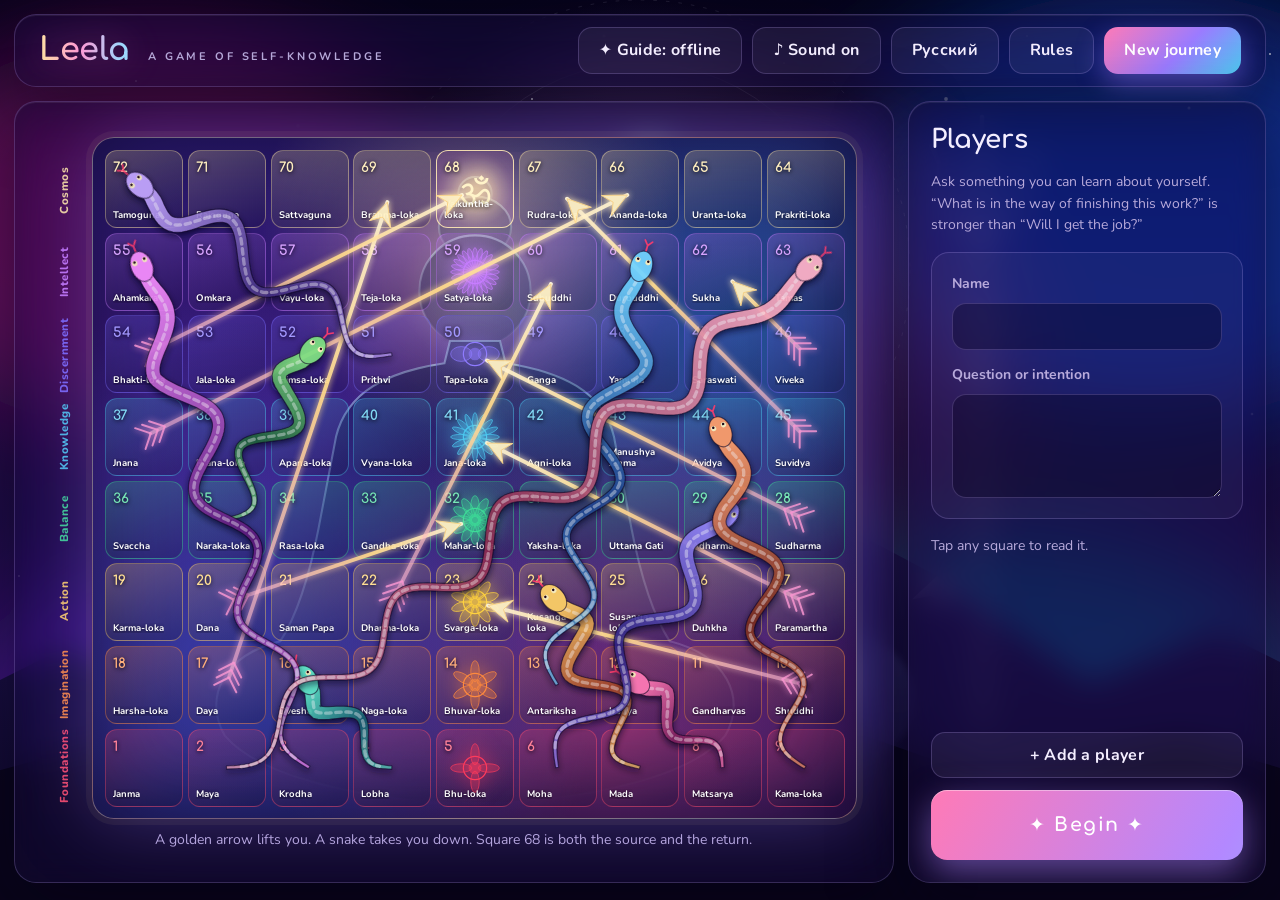
==== leela/index.html @ 782042d7 "feat: add the Leela game and a local play server Keep the Gemini key out of the repository so the gu" ====
<!DOCTYPE html>
<html lang="en">
<head>
  <meta charset="utf-8" />
  <meta name="viewport" content="width=device-width, initial-scale=1, viewport-fit=cover" />
  <meta name="theme-color" content="#120a33" />
  <title>Leela</title>
  <link rel="preconnect" href="https://fonts.googleapis.com" />
  <link rel="preconnect" href="https://fonts.gstatic.com" crossorigin />
  <link rel="stylesheet" href="https://fonts.googleapis.com/css2?family=Comfortaa:wght@500;700&family=Nunito:wght@400;600;700;800&display=swap&subset=cyrillic" />
  <link rel="stylesheet" href="board.css" />
</head>
<body>
  <img class="cosmos" src="assets/kailash-shiva.svg" alt="" aria-hidden="true" />
  <div class="dust" aria-hidden="true"></div>
  <div class="page">
    <header class="glass">
      <div class="brand">
        <h1 id="title">Leela</h1>
        <p class="eyebrow" id="eyebrow"></p>
      </div>
      <div class="header-actions">
        <button class="btn" id="guide-toggle" type="button"></button>
        <button class="btn" id="sound-toggle" type="button"></button>
        <button class="btn" id="lang-toggle" type="button">Русский</button>
        <button class="btn" id="rules-open" type="button">Rules</button>
        <button class="btn primary" id="new-game" type="button">New journey</button>
      </div>
    </header>
    <main class="shell">
      <section class="board-card glass">
        <div class="board-layout">
          <div class="planes" id="plane-labels"></div>
          <div class="grid-wrap">
            <div id="grid"></div>
            <svg id="links" aria-hidden="true"></svg>
          </div>
        </div>
        <p class="legend" id="legend"></p>
      </section>
      <aside class="glass" id="panel"></aside>
    </main>
  </div>
  <dialog id="rules-dialog"></dialog>
  <script src="content.js"></script>
  <script src="rules.js"></script>
  <script src="app.js"></script>
</body>
</html>
---- leela/board.css ----
:root {
  color-scheme: dark;
  --text: #f4eeff;
  --muted: #b8aadb;
  --gold: #ffd98a;
  --pink: #ff7ab6;
  --violet: #9b7bff;
  --cyan: #6fe3ff;
  --glass: rgba(20, 12, 52, 0.5);
  --edge: rgba(196, 170, 255, 0.22);
  --radius: 22px;
  --body: "Nunito", "Segoe UI", system-ui, sans-serif;
  --display: "Comfortaa", "Nunito", system-ui, sans-serif;
}

* { box-sizing: border-box; }

html, body { margin: 0; min-height: 100%; }

body {
  color: var(--text);
  font-family: var(--body);
  font-size: 16px;
  line-height: 1.55;
  background: #07041a;
  overflow-x: hidden;
}

button, input, textarea { font: inherit; color: inherit; }
button { cursor: pointer; }
h1, h2, h3, p { margin: 0; }

.cosmos {
  position: fixed;
  inset: 0;
  width: 100%;
  height: 100%;
  object-fit: cover;
  z-index: -2;
  pointer-events: none;
}

.dust {
  position: fixed;
  inset: -50%;
  z-index: -1;
  pointer-events: none;
  opacity: 0.55;
  background-image:
    radial-gradient(1.5px 1.5px at 12% 18%, #fff, transparent),
    radial-gradient(1px 1px at 32% 72%, #ffd98a, transparent),
    radial-gradient(1.2px 1.2px at 58% 38%, #fff, transparent),
    radial-gradient(1px 1px at 78% 84%, #9fd8ff, transparent),
    radial-gradient(1.6px 1.6px at 88% 22%, #ffb3d9, transparent);
  background-size: 520px 520px;
  animation: drift 160s linear infinite;
}

.glass {
  background: var(--glass);
  border: 1px solid var(--edge);
  border-radius: var(--radius);
  backdrop-filter: blur(16px) saturate(140%);
  -webkit-backdrop-filter: blur(16px) saturate(140%);
  box-shadow: 0 24px 70px rgba(4, 0, 20, 0.5), inset 0 1px 0 rgba(255, 255, 255, 0.07);
}

.page {
  width: min(1720px, calc(100% - 28px));
  margin: 0 auto;
  padding: max(14px, env(safe-area-inset-top)) 0 max(14px, env(safe-area-inset-bottom));
  display: grid;
  gap: 14px;
}

header {
  display: flex;
  justify-content: space-between;
  align-items: center;
  gap: 20px;
  padding: 12px 24px;
}

.brand { display: flex; align-items: baseline; gap: 18px; min-width: 0; }

.eyebrow {
  text-transform: uppercase;
  letter-spacing: 0.26em;
  font-size: 11px;
  font-weight: 700;
  color: var(--muted);
  white-space: nowrap;
}

h1 {
  font-family: var(--display);
  font-size: 32px;
  font-weight: 700;
  line-height: 1;
  background: linear-gradient(90deg, #ffe3a3, #ff9ad5 45%, #9fd8ff 90%);
  -webkit-background-clip: text;
  background-clip: text;
  color: transparent;
  filter: drop-shadow(0 0 18px rgba(255, 154, 213, 0.35));
}

h2 { font-family: var(--display); font-weight: 700; }

.header-actions { display: flex; flex-wrap: wrap; gap: 10px; justify-content: flex-end; }

.btn, .link-btn {
  border-radius: 14px;
  border: 1px solid var(--edge);
  background: rgba(255, 255, 255, 0.06);
  padding: 10px 20px;
  font-weight: 700;
  letter-spacing: 0.02em;
  transition: transform 0.2s ease, background 0.2s ease, border-color 0.2s ease, box-shadow 0.2s ease;
}

.btn:hover {
  transform: translateY(-2px);
  background: rgba(255, 255, 255, 0.12);
  border-color: rgba(255, 217, 138, 0.55);
  box-shadow: 0 8px 24px rgba(155, 123, 255, 0.25);
}

.btn.primary {
  border: 0;
  color: #fff;
  background: linear-gradient(135deg, #ff7ab6, #9b7bff 55%, #4cc9f0);
  box-shadow: 0 10px 28px rgba(155, 123, 255, 0.45);
}

.link-btn {
  background: transparent;
  border-color: transparent;
  color: var(--muted);
  padding: 8px 14px;
}

.link-btn:hover { color: var(--text); border-color: var(--edge); }

.shell {
  display: grid;
  grid-template-columns: minmax(0, 1fr) clamp(320px, 28vw, 440px);
  gap: 14px;
  align-items: stretch;
}

.board-card {
  padding: 16px 20px 12px;
  display: grid;
  gap: 10px;
  align-content: center;
  justify-items: center;
  min-width: 0;
}

.hint, .legend { color: var(--muted); font-size: 14px; }
.legend { text-align: center; }

.board-layout {
  display: grid;
  grid-template-columns: 30px minmax(0, 1fr);
  gap: 12px;
  width: 100%;
}

.planes { display: grid; grid-template-rows: repeat(8, 1fr); padding: 12px 0; contain: size; }

.planes span {
  container-type: size;
  display: grid;
  place-items: center;
  overflow: hidden;
}

.planes b {
  writing-mode: vertical-rl;
  transform: rotate(180deg);
  white-space: nowrap;
  font-size: min(12px, 14cqh);
  font-weight: 800;
  letter-spacing: 0.04em;
  opacity: 0.9;
}

.grid-wrap { position: relative; min-width: 0; }

#grid {
  display: grid;
  grid-template-columns: repeat(9, minmax(0, 1fr));
  gap: 5px;
  padding: 12px;
  border-radius: 22px;
  border: 1px solid rgba(255, 217, 138, 0.35);
  background:
    radial-gradient(circle at 50% 12%, rgba(255, 233, 180, 0.35), transparent 30%),
    radial-gradient(circle at 18% 78%, rgba(76, 110, 255, 0.45), transparent 45%),
    radial-gradient(circle at 85% 30%, rgba(0, 200, 220, 0.32), transparent 42%),
    radial-gradient(circle at 70% 85%, rgba(255, 90, 180, 0.35), transparent 45%),
    url("assets/meditator.svg") center bottom / auto 98% no-repeat,
    linear-gradient(180deg, #2a1a6e 0%, #3b1878 45%, #1c0f4a 100%);
  box-shadow: 0 0 80px rgba(155, 123, 255, 0.35), 0 0 0 6px rgba(255, 217, 138, 0.06), inset 0 0 90px rgba(5, 0, 25, 0.55);
}

.cell {
  --h: #ffd98a;
  aspect-ratio: 1;
  min-width: 0;
  container-type: inline-size;
  padding: 8% 9%;
  border-radius: 12px;
  border: 1px solid color-mix(in srgb, var(--h) 38%, transparent);
  background:
    linear-gradient(160deg, color-mix(in srgb, var(--h) 24%, transparent), rgba(10, 5, 35, 0.22));
  color: #fff;
  text-align: left;
  display: flex;
  flex-direction: column;
  justify-content: space-between;
  position: relative;
  overflow: hidden;
  z-index: 1;
  text-shadow: 0 1px 4px rgba(0, 0, 0, 0.85);
  transition: transform 0.25s ease, box-shadow 0.25s ease, border-color 0.25s ease;
}

.cell:focus-visible {
  z-index: 5;
  border-color: var(--h);
  box-shadow: 0 0 22px color-mix(in srgb, var(--h) 70%, transparent);
  outline: none;
}

@media (hover: hover) {
  .cell:hover {
    transform: translateY(-2px) scale(1.04);
    z-index: 5;
    border-color: var(--h);
    box-shadow: 0 0 22px color-mix(in srgb, var(--h) 70%, transparent), inset 0 0 16px color-mix(in srgb, var(--h) 35%, transparent);
  }
}

.cell .num {
  position: relative;
  z-index: 1;
  font-family: var(--display);
  font-size: clamp(9px, 22cqi, 15px);
  font-weight: 700;
  color: color-mix(in srgb, var(--h) 70%, #fff);
}

.cell .nm {
  position: relative;
  z-index: 1;
  font-size: clamp(7px, 15.5cqi, 13px);
  font-weight: 700;
  line-height: 1.1;
  overflow: hidden;
  hyphens: manual;
}

.cell .linkmark {
  position: absolute;
  z-index: 1;
  top: 6%;
  right: 6%;
  font-size: 10px;
  font-weight: 800;
  padding: 1px 6px;
  border-radius: 8px;
  background: rgba(5, 0, 25, 0.45);
  color: var(--gold);
}

.cell .linkmark.snake { color: #ff9ad5; }

@container (max-width: 72px) {
  .linkmark { display: none; }
}

.chakra {
  position: absolute;
  left: 50%;
  top: 50%;
  width: 70%;
  aspect-ratio: 1;
  transform: translate(-50%, -50%);
  z-index: 0;
  pointer-events: none;
  filter: drop-shadow(0 0 10px var(--h));
  animation: breathe 5s ease-in-out infinite;
}

.chakra svg { width: 100%; height: 100%; display: block; }

.chakra .om {
  display: grid;
  place-items: center;
  width: 100%;
  height: 100%;
  font-size: clamp(26px, 3vw, 46px);
  color: #fff3c9;
  text-shadow: 0 0 18px #ffd98a, 0 0 36px #ff9ad5;
}

.cell.is-goal {
  border-color: rgba(255, 233, 180, 0.9);
  background: radial-gradient(circle, rgba(255, 233, 180, 0.4), rgba(255, 150, 210, 0.12) 70%);
  animation: goal 4s ease-in-out infinite;
}

.cell.is-current {
  border-color: #fff;
  box-shadow: 0 0 0 2px #fff, 0 0 26px var(--h);
  z-index: 4;
}

.tokens {
  position: absolute;
  right: 6px;
  bottom: 6px;
  z-index: 6;
  display: flex;
  gap: 3px;
  flex-wrap: wrap;
  justify-content: flex-end;
}

.token {
  width: clamp(16px, 1.6vw, 24px);
  height: clamp(16px, 1.6vw, 24px);
  border-radius: 50%;
  display: grid;
  place-items: center;
  font-size: 10px;
  font-weight: 800;
  color: #1a0b3d;
  text-shadow: none;
  background: radial-gradient(circle at 35% 30%, #fff, var(--c) 55%, color-mix(in srgb, var(--c) 60%, #000));
  box-shadow: 0 0 14px var(--c), 0 0 28px color-mix(in srgb, var(--c) 50%, transparent);
  animation: float 3s ease-in-out infinite;
}

.token.ghost { opacity: 0.6; }
.token.home { box-shadow: 0 0 0 2px #fff3c9, 0 0 22px #ffd98a; }

#links {
  position: absolute;
  inset: 0;
  width: 100%;
  height: 100%;
  z-index: 3;
  pointer-events: none;
  overflow: visible;
}

.tongue { animation: flick 3.2s ease-in-out infinite; transform-box: fill-box; transform-origin: left center; }

aside {
  padding: 22px;
  display: flex;
  flex-direction: column;
  gap: 16px;
  min-height: 100%;
  min-width: 0;
}

aside > * { flex-shrink: 0; }

aside h2 { font-size: 26px; line-height: 1.2; }

.stack { display: grid; gap: 14px; }

.status {
  font-size: 13px;
  font-weight: 800;
  letter-spacing: 0.14em;
  text-transform: uppercase;
  color: var(--gold);
}

.toast {
  padding: 14px 18px;
  border-radius: 16px;
  background: linear-gradient(135deg, rgba(255, 122, 182, 0.16), rgba(111, 227, 255, 0.12));
  border: 1px solid rgba(255, 217, 138, 0.3);
  font-weight: 600;
  animation: rise 0.45s ease;
}

.turn-card {
  display: grid;
  grid-template-columns: auto 1fr;
  gap: 8px 16px;
  align-items: center;
  padding: 20px;
  border-radius: 18px;
  background: rgba(255, 255, 255, 0.04);
  border: 1px solid var(--edge);
}

.turn-card .token { width: 40px; height: 40px; font-size: 16px; grid-row: span 2; }
.turn-card .quote { grid-column: 1 / -1; }

.quote { font-size: 18px; line-height: 1.6; }

.chips { display: flex; gap: 8px; flex-wrap: wrap; }
.chip {
  font-size: 12px;
  font-weight: 800;
  letter-spacing: 0.08em;
  text-transform: uppercase;
  padding: 5px 12px;
  border-radius: 999px;
  background: rgba(255, 217, 138, 0.14);
  color: var(--gold);
}

label { display: grid; gap: 8px; font-size: 14px; font-weight: 700; color: var(--muted); }

input, textarea {
  width: 100%;
  border: 1px solid var(--edge);
  background: rgba(5, 0, 25, 0.35);
  border-radius: 14px;
  padding: 12px 14px;
  color: var(--text);
  transition: border-color 0.2s ease, box-shadow 0.2s ease;
}

input:focus, textarea:focus {
  outline: none;
  border-color: rgba(255, 217, 138, 0.7);
  box-shadow: 0 0 0 4px rgba(255, 217, 138, 0.12);
}

textarea { min-height: 104px; resize: vertical; }

.player-draft, .player-card {
  padding: 20px;
  border-radius: 18px;
  background: rgba(255, 255, 255, 0.04);
  border: 1px solid var(--edge);
}

.row { display: flex; flex-wrap: wrap; gap: 12px; align-items: center; }

.actions { margin-top: auto; display: grid; gap: 12px; }

.reading {
  --h: #ffd98a;
  display: grid;
  gap: 14px;
  padding: 22px;
  border-radius: 20px;
  background: radial-gradient(circle at 0% 0%, color-mix(in srgb, var(--h) 22%, transparent), transparent 60%), rgba(255, 255, 255, 0.03);
  border: 1px solid color-mix(in srgb, var(--h) 40%, transparent);
  animation: rise 0.5s ease;
}

.reading h2 { font-size: 30px; }
.reading .badge {
  display: inline-grid;
  place-items: center;
  min-width: 46px;
  height: 46px;
  margin-right: 12px;
  border-radius: 14px;
  background: color-mix(in srgb, var(--h) 30%, transparent);
  color: #fff;
  font-size: 20px;
  vertical-align: middle;
}
.meaning {
  font-size: 15px;
  font-weight: 800;
  letter-spacing: 0.16em;
  text-transform: uppercase;
  color: color-mix(in srgb, var(--h) 70%, #fff);
}
.ask {
  padding: 14px 18px;
  border-left: 3px solid var(--h);
  border-radius: 0 14px 14px 0;
  background: rgba(255, 255, 255, 0.05);
  font-style: italic;
}

.guide-box {
  display: grid;
  gap: 12px;
  padding: 18px;
  border-radius: 20px;
  background: radial-gradient(circle at 100% 0%, rgba(179, 136, 255, 0.18), transparent 60%), rgba(255, 255, 255, 0.03);
  border: 1px solid rgba(179, 136, 255, 0.35);
  animation: rise 0.5s ease;
}

.guide-head {
  font-family: var(--display);
  font-weight: 700;
  font-size: 15px;
  letter-spacing: 0.06em;
  color: #d9c8ff;
}

.guide-chat { display: grid; gap: 10px; max-height: 320px; overflow-y: auto; }

.msg {
  max-width: 92%;
  padding: 12px 16px;
  line-height: 1.55;
  border-radius: 16px;
  animation: rise 0.4s ease;
}

.msg.guide {
  justify-self: start;
  border-radius: 4px 16px 16px 16px;
  background: linear-gradient(135deg, rgba(179, 136, 255, 0.2), rgba(111, 227, 255, 0.1));
  border: 1px solid rgba(179, 136, 255, 0.3);
  font-style: italic;
}

.msg.player {
  justify-self: end;
  border-radius: 16px 4px 16px 16px;
  background: rgba(255, 217, 138, 0.12);
  border: 1px solid rgba(255, 217, 138, 0.3);
}

.msg.thinking { opacity: 0.75; animation: breathe-soft 1.6s ease-in-out infinite; }

.guide-input { display: grid; grid-template-columns: 1fr auto; gap: 10px; align-items: end; }
.guide-input textarea { min-height: 56px; }

.history { border-radius: 18px; background: rgba(255, 255, 255, 0.03); border: 1px solid var(--edge); padding: 12px 16px; }
aside > .history { flex-shrink: 1; min-height: 64px; overflow: auto; }
.history summary { cursor: pointer; font-family: var(--display); font-weight: 700; font-size: 17px; }
.path-list { list-style: none; padding: 0; margin: 10px 0 0; display: grid; gap: 6px; max-height: 200px; overflow: auto; }
.path-list li { font-size: 14px; color: var(--muted); padding: 6px 10px; border-radius: 10px; background: rgba(255, 255, 255, 0.03); }

.roll-zone {
  margin-top: auto;
  display: grid;
  gap: 16px;
  justify-items: center;
  padding: 22px 20px 16px;
  border-radius: 22px;
  border: 1px solid var(--edge);
  background: radial-gradient(circle at 50% 28%, rgba(155, 123, 255, 0.3), transparent 62%), rgba(255, 255, 255, 0.03);
}

.rolls-chip { font-family: var(--display); font-size: 20px; color: var(--gold); letter-spacing: 0.1em; }

.die-scene {
  --s: 92px;
  width: var(--s);
  height: var(--s);
  perspective: 800px;
  position: relative;
  margin: 10px 0 6px;
  cursor: pointer;
}

.die-scene::after {
  content: "";
  position: absolute;
  left: 10%;
  right: 10%;
  bottom: -26px;
  height: 16px;
  border-radius: 50%;
  background: radial-gradient(rgba(155, 123, 255, 0.6), transparent 70%);
  filter: blur(4px);
}

.cube { width: 100%; height: 100%; position: relative; transform-style: preserve-3d; }

.cube-face {
  position: absolute;
  inset: 0;
  display: grid;
  grid-template-columns: repeat(3, 1fr);
  grid-template-rows: repeat(3, 1fr);
  padding: 16%;
  border-radius: 20px;
  background: radial-gradient(circle at 30% 25%, #ffffff, #f4ecff 45%, #d6c6ff 100%);
  border: 1px solid rgba(255, 255, 255, 0.9);
  box-shadow: inset 0 0 20px rgba(120, 80, 220, 0.4), 0 0 24px rgba(255, 217, 138, 0.25);
  backface-visibility: hidden;
}

.f1 { transform: translateZ(calc(var(--s) / 2)); }
.f6 { transform: rotateY(180deg) translateZ(calc(var(--s) / 2)); }
.f3 { transform: rotateY(90deg) translateZ(calc(var(--s) / 2)); }
.f4 { transform: rotateY(-90deg) translateZ(calc(var(--s) / 2)); }
.f5 { transform: rotateX(90deg) translateZ(calc(var(--s) / 2)); }
.f2 { transform: rotateX(-90deg) translateZ(calc(var(--s) / 2)); }

.pip {
  width: 68%;
  aspect-ratio: 1;
  margin: auto;
  border-radius: 50%;
  background: radial-gradient(circle at 35% 30%, #8a5cff, #3a1a8a 60%, #1a0b3d);
  box-shadow: inset 0 1px 2px rgba(0, 0, 0, 0.5);
}
.f1 .pip { background: radial-gradient(circle at 35% 30%, #ff9ad5, #d6246e 60%, #6b0f3a); }
.pip.off { visibility: hidden; }

.roll-btn {
  position: relative;
  overflow: hidden;
  width: 100%;
  padding: 20px 28px;
  border: 0;
  border-radius: 16px;
  color: #fff;
  font-family: var(--display);
  font-size: 19px;
  font-weight: 700;
  letter-spacing: 0.08em;
  background: linear-gradient(120deg, #ff7ab6, #b388ff, #6fe3ff, #ff7ab6);
  background-size: 300% 100%;
  box-shadow: 0 12px 34px rgba(179, 136, 255, 0.5), inset 0 1px 0 rgba(255, 255, 255, 0.4);
  animation: shimmer 7s linear infinite;
  transition: transform 0.2s ease, box-shadow 0.2s ease;
}

.roll-btn::before {
  content: "";
  position: absolute;
  top: 0;
  bottom: 0;
  width: 40%;
  left: -60%;
  background: linear-gradient(90deg, transparent, rgba(255, 255, 255, 0.5), transparent);
  transform: skewX(-20deg);
  animation: sweep 3.5s ease-in-out infinite;
}

.roll-btn:hover { transform: translateY(-2px); box-shadow: 0 18px 44px rgba(179, 136, 255, 0.65); }
.roll-btn:disabled { opacity: 0.6; cursor: wait; transform: none; }

.result { display: grid; gap: 10px; justify-items: center; width: 100%; }
.faces { display: flex; gap: 10px; flex-wrap: wrap; justify-content: center; }

.face-chip {
  width: 44px;
  height: 44px;
  display: grid;
  place-items: center;
  border-radius: 12px;
  border: 1px solid var(--edge);
  background: rgba(255, 255, 255, 0.04);
  color: rgba(244, 238, 255, 0.35);
  font-family: var(--display);
  font-size: 17px;
  font-weight: 700;
  user-select: none;
  transition: color 0.15s ease, background 0.15s ease, box-shadow 0.15s ease;
}

.face-chip.flicker {
  color: #fff;
  background: rgba(179, 136, 255, 0.35);
  box-shadow: 0 0 14px rgba(179, 136, 255, 0.6);
}

.face-chip.lit {
  color: #2a0f52;
  border-color: #fff3c9;
  background: radial-gradient(circle at 35% 30%, #fff, #ffd98a 60%, #ff9ad5);
  box-shadow: 0 0 22px rgba(255, 217, 138, 0.85), 0 0 44px rgba(255, 154, 213, 0.45);
  animation: pop 0.5s cubic-bezier(.2, 1.6, .4, 1);
}

.spark {
  position: fixed;
  z-index: 1000;
  pointer-events: none;
  clip-path: polygon(50% 0, 61% 39%, 100% 50%, 61% 61%, 50% 100%, 39% 61%, 0 50%, 39% 39%);
  filter: drop-shadow(0 0 6px currentColor);
}

.spark.dot { clip-path: circle(50%); }

.ring {
  position: fixed;
  z-index: 999;
  pointer-events: none;
  border-radius: 50%;
  border: 2px solid currentColor;
  box-shadow: 0 0 24px currentColor, inset 0 0 24px currentColor;
}

dialog {
  border: 1px solid var(--edge);
  border-radius: 24px;
  padding: 32px;
  width: min(640px, calc(100% - 32px));
  color: var(--text);
  background: linear-gradient(160deg, rgba(40, 22, 96, 0.96), rgba(18, 10, 50, 0.97));
  box-shadow: 0 30px 90px rgba(0, 0, 0, 0.6), 0 0 60px rgba(155, 123, 255, 0.3);
}

dialog::backdrop { background: rgba(5, 0, 20, 0.6); backdrop-filter: blur(4px); }
dialog h2 { font-size: 30px; margin-bottom: 12px; }
dialog ol { padding-left: 22px; display: grid; gap: 12px; margin: 0 0 20px; }
dialog .hint { margin-bottom: 16px; }
dialog .credit { font-size: 12px; opacity: 0.8; }

/* Side by side: the whole game fits one screen. 112px = page padding + header + gap. */
@media (min-width: 900px) and (min-height: 600px) {
  .shell { height: calc(100vh - 118px); height: calc(100dvh - 118px); }
  .board-card { overflow: hidden; container-type: size; }
  /* 72px = card padding + legend + gap; 42px = plane labels column. */
  .board-layout {
    width: min(100%, calc((100vh - 200px) * 9 / 8 + 42px));
    width: min(100%, calc((100cqh - 72px) * 9 / 8 + 42px));
  }
  aside { overflow-y: auto; min-height: 0; }
}

@media (max-width: 899px), (max-height: 599px) {
  .shell { grid-template-columns: 1fr; }
}

@media (max-width: 720px) {
  .page { width: calc(100% - 16px); gap: 10px; padding-top: max(8px, env(safe-area-inset-top)); }
  header { flex-wrap: wrap; padding: 10px 14px; gap: 10px; }
  .eyebrow { display: none; }
  h1 { font-size: 26px; }
  .header-actions { gap: 6px; }
  .header-actions .btn { padding: 7px 11px; font-size: 13px; border-radius: 11px; }
  .board-card { padding: 8px; }
  .board-layout { grid-template-columns: 1fr; }
  .planes { display: none; }
  #grid { gap: 3px; padding: 5px; border-radius: 14px; }
  .cell { padding: 3px 4px; border-radius: 7px; }
  .cell .linkmark { display: none; }
  .legend { font-size: 12px; }
  aside { padding: 16px; gap: 14px; }
  .turn-card, .reading, .player-draft, .player-card { padding: 16px; }
  .reading h2 { font-size: 24px; }
  .quote { font-size: 16px; }
  .face-chip { width: 40px; height: 40px; }
  dialog { padding: 22px; }
  dialog h2 { font-size: 24px; }
}

@media (max-width: 520px) {
  .cell .nm { display: none; }
  .cell { justify-content: flex-start; }
  .guide-input { grid-template-columns: 1fr; }
  .guide-box { padding: 14px; }
  .tokens { right: 2px; bottom: 2px; }
}

@keyframes drift { to { transform: translate(260px, 520px); } }
@keyframes breathe { 50% { transform: translate(-50%, -50%) scale(1.08); opacity: 0.85; } }
@keyframes goal { 50% { box-shadow: 0 0 30px rgba(255, 217, 138, 0.8), inset 0 0 22px rgba(255, 154, 213, 0.5); } }
@keyframes float { 50% { transform: translateY(-3px); } }
@keyframes flick { 0%, 80%, 100% { transform: scaleX(0.2); } 86%, 94% { transform: scaleX(1); } }
@keyframes breathe-soft { 50% { opacity: 0.4; } }
@keyframes rise { from { opacity: 0; transform: translateY(10px); } }
@keyframes pop { from { transform: scale(0.6); } 60% { transform: scale(1.22); } to { transform: scale(1.1); } }
@keyframes shimmer { to { background-position: 300% 0; } }
@keyframes sweep { 0% { left: -60%; } 55%, 100% { left: 130%; } }

@media (prefers-reduced-motion: reduce) {
  *, *::before, *::after { animation: none !important; transition: none !important; }
}
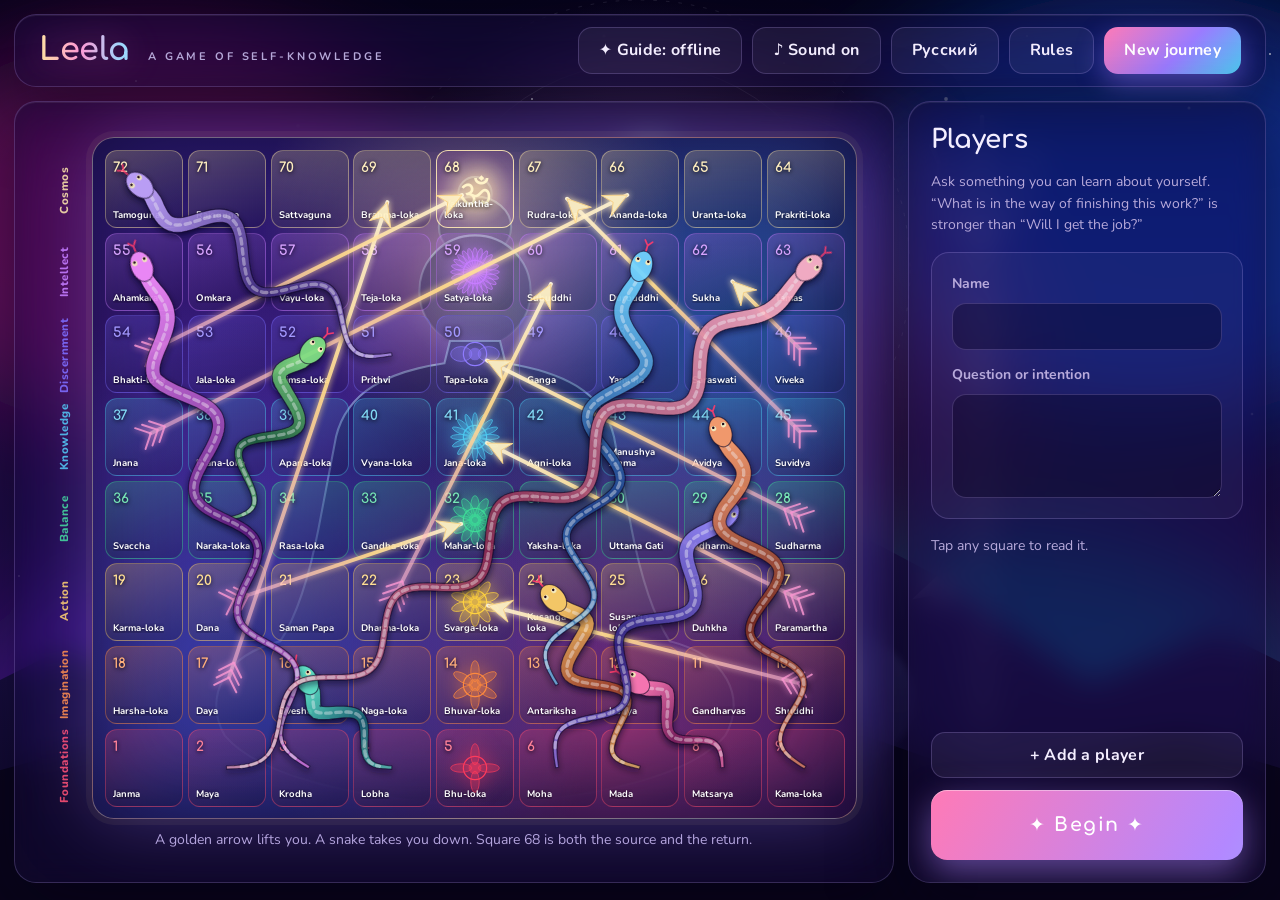
==== commit 7c9d9863: "feat: let the guide answer the player's own words A Gemini key stays on the device, throws past 72 r" ====
--- a/leela/index.html
+++ b/leela/index.html
@@ -43,7 +43,9 @@
   </div>
   <dialog id="rules-dialog"></dialog>
   <script src="content.js"></script>
+  <script src="details.js"></script>
   <script src="rules.js"></script>
+  <script src="../guide.js"></script>
   <script src="app.js"></script>
 </body>
 </html>
--- a/leela/board.css
+++ b/leela/board.css
@@ -534,6 +534,9 @@
 
 .msg.thinking { opacity: 0.75; animation: breathe-soft 1.6s ease-in-out infinite; }
 
+.more-box { display: grid; gap: 10px; }
+.more-body { display: grid; gap: 8px; }
+.more-body[hidden] { display: none; }
 .guide-input { display: grid; grid-template-columns: 1fr auto; gap: 10px; align-items: end; }
 .guide-input textarea { min-height: 56px; }
 
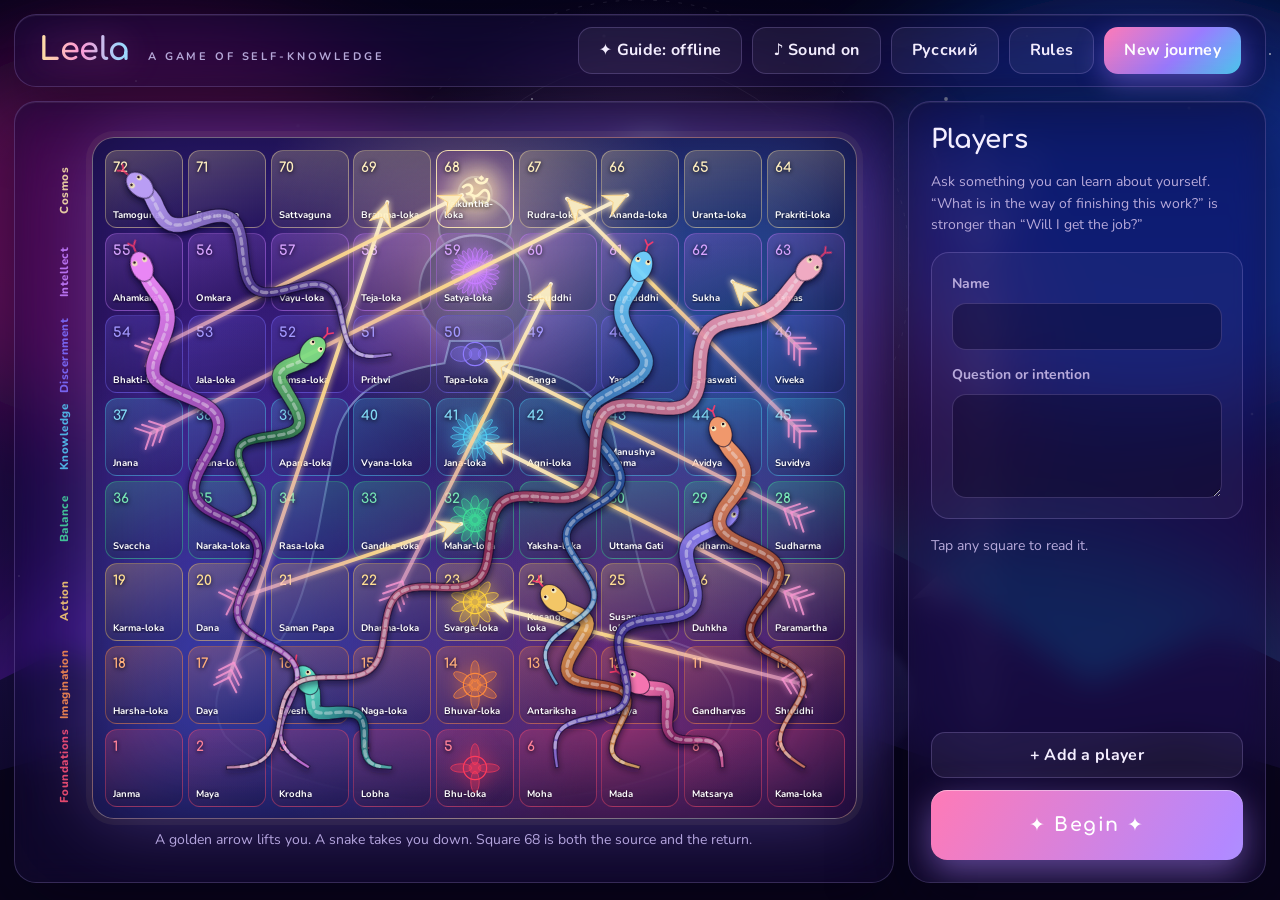
==== commit 83023a84: "feat: open each square with an observation question The guide now asks what the state brings up, the" ====
--- a/leela/index.html
+++ b/leela/index.html
@@ -44,6 +44,7 @@
   <dialog id="rules-dialog"></dialog>
   <script src="content.js"></script>
   <script src="details.js"></script>
+  <script src="journal.js"></script>
   <script src="rules.js"></script>
   <script src="../guide.js"></script>
   <script src="app.js"></script>
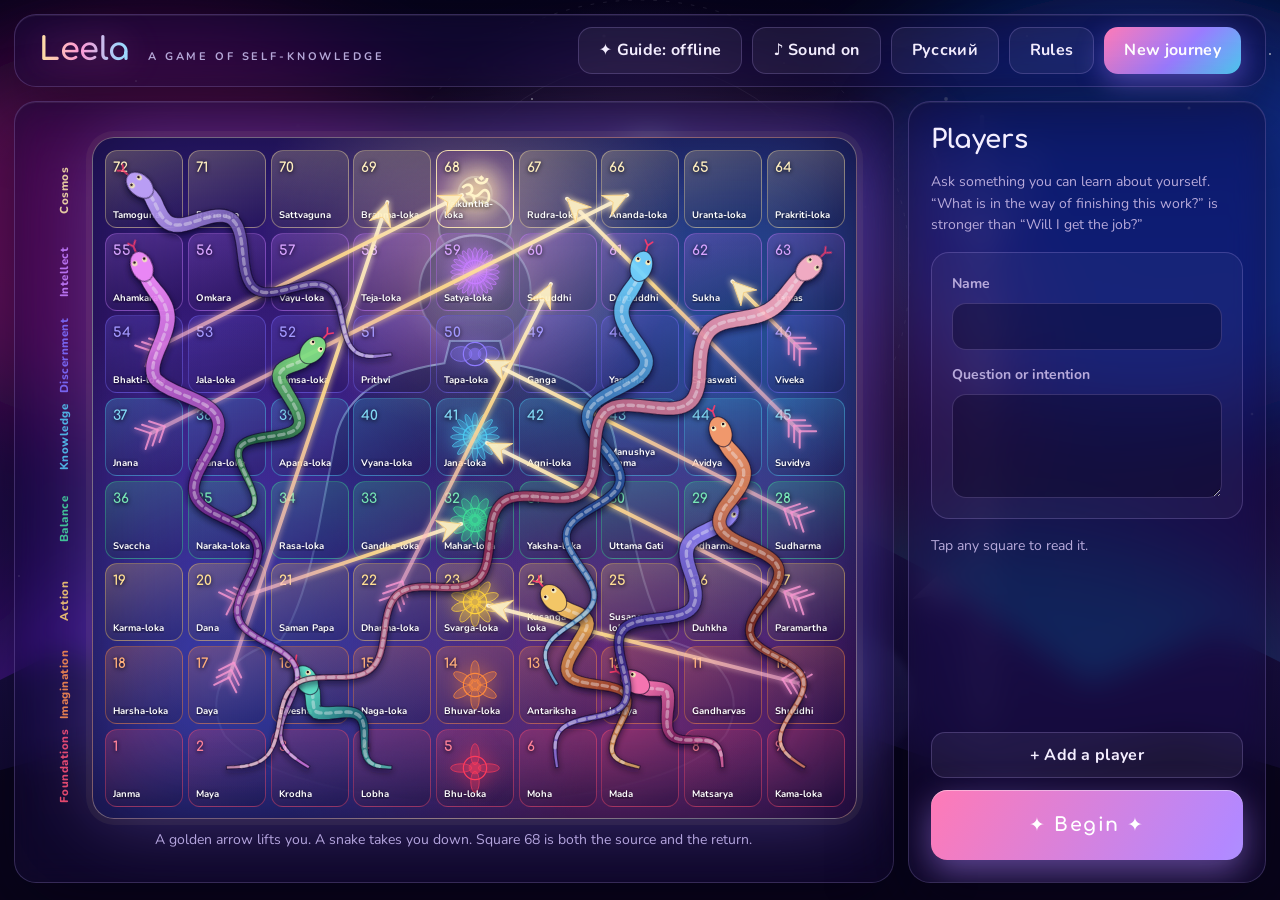
==== commit 2e6f5d3e: "fix: ask a live Gemini model to answer the player's words The page was still calling a model shut do" ====
--- a/leela/index.html
+++ b/leela/index.html
@@ -42,11 +42,11 @@
     </main>
   </div>
   <dialog id="rules-dialog"></dialog>
-  <script src="content.js"></script>
-  <script src="details.js"></script>
-  <script src="journal.js"></script>
-  <script src="rules.js"></script>
-  <script src="../guide.js"></script>
-  <script src="app.js"></script>
+  <script src="content.js?v=4"></script>
+  <script src="details.js?v=4"></script>
+  <script src="journal.js?v=4"></script>
+  <script src="rules.js?v=4"></script>
+  <script src="../guide.js?v=4"></script>
+  <script src="app.js?v=4"></script>
 </body>
 </html>
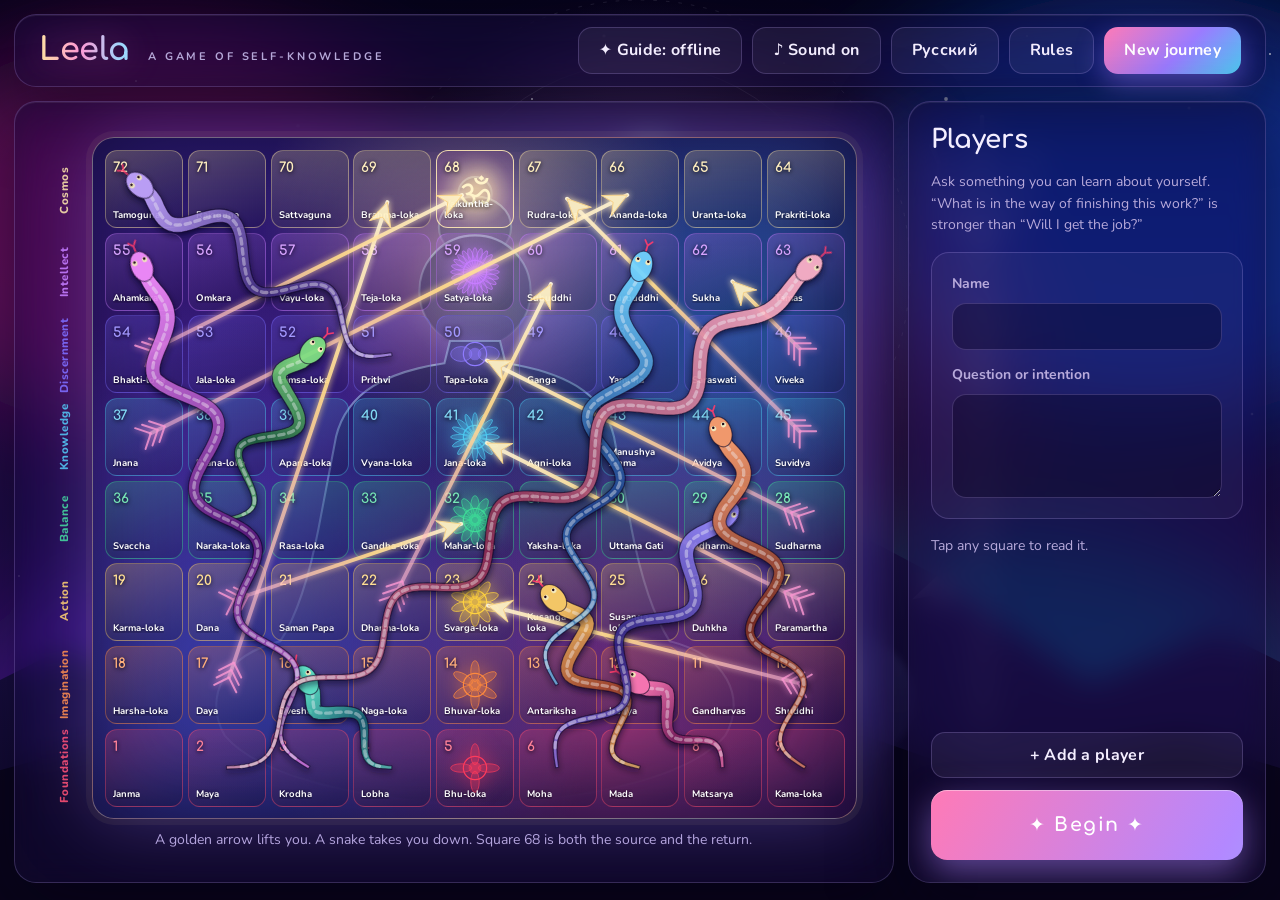
==== commit 1c4756da: "fix: tell a refused Gemini key apart from a current one New AI Studio keys start with AQ, and the ol" ====
--- a/leela/index.html
+++ b/leela/index.html
@@ -42,11 +42,11 @@
     </main>
   </div>
   <dialog id="rules-dialog"></dialog>
-  <script src="content.js?v=4"></script>
-  <script src="details.js?v=4"></script>
-  <script src="journal.js?v=4"></script>
-  <script src="rules.js?v=4"></script>
-  <script src="../guide.js?v=4"></script>
-  <script src="app.js?v=4"></script>
+  <script src="content.js?v=5"></script>
+  <script src="details.js?v=5"></script>
+  <script src="journal.js?v=5"></script>
+  <script src="rules.js?v=5"></script>
+  <script src="../guide.js?v=5"></script>
+  <script src="app.js?v=5"></script>
 </body>
 </html>
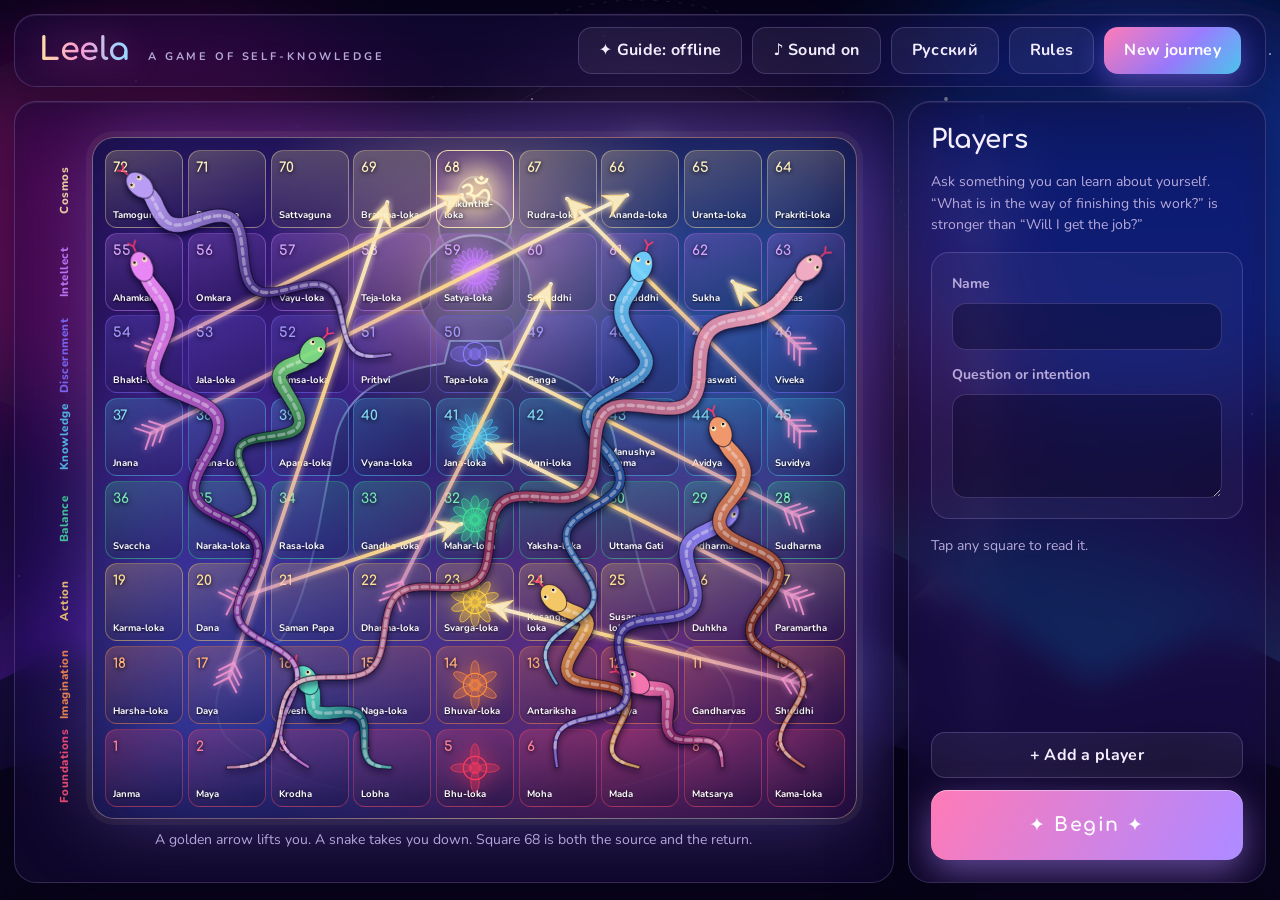
==== commit ef8d4d60: "fix: keep the guide chat on the latest message Sending a reply rebuilt the thread at the top, so the" ====
--- a/leela/index.html
+++ b/leela/index.html
@@ -42,11 +42,11 @@
     </main>
   </div>
   <dialog id="rules-dialog"></dialog>
-  <script src="content.js?v=5"></script>
-  <script src="details.js?v=5"></script>
-  <script src="journal.js?v=5"></script>
-  <script src="rules.js?v=5"></script>
-  <script src="../guide.js?v=5"></script>
-  <script src="app.js?v=5"></script>
+  <script src="content.js?v=6"></script>
+  <script src="details.js?v=6"></script>
+  <script src="journal.js?v=6"></script>
+  <script src="rules.js?v=6"></script>
+  <script src="../guide.js?v=6"></script>
+  <script src="app.js?v=6"></script>
 </body>
 </html>
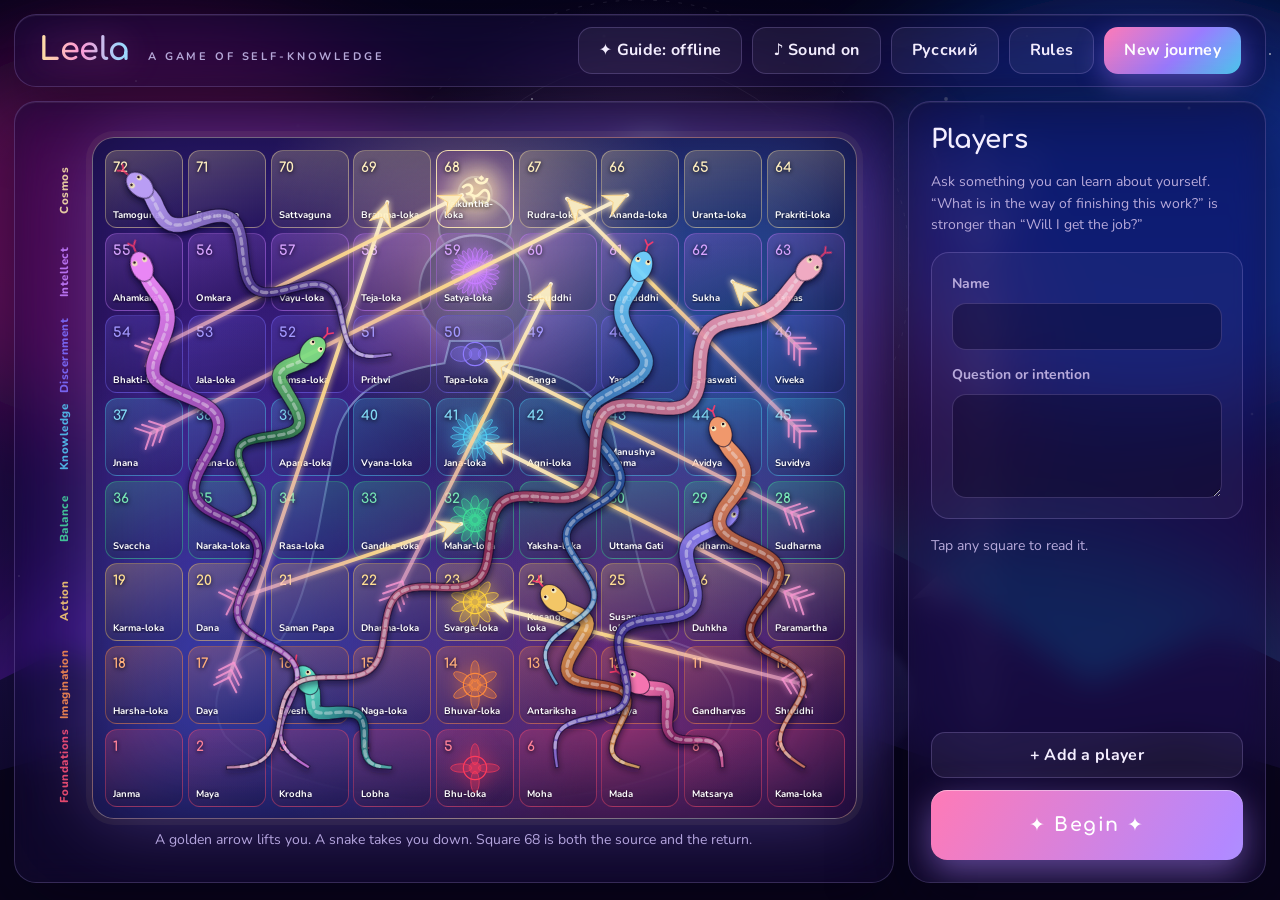
==== commit cf13265a: "fix: show the key steps in Rules and close the journey Friends can follow the guide setup from Rules" ====
--- a/leela/index.html
+++ b/leela/index.html
@@ -8,7 +8,7 @@
   <link rel="preconnect" href="https://fonts.googleapis.com" />
   <link rel="preconnect" href="https://fonts.gstatic.com" crossorigin />
   <link rel="stylesheet" href="https://fonts.googleapis.com/css2?family=Comfortaa:wght@500;700&family=Nunito:wght@400;600;700;800&display=swap&subset=cyrillic" />
-  <link rel="stylesheet" href="board.css" />
+  <link rel="stylesheet" href="board.css?v=10" />
 </head>
 <body>
   <img class="cosmos" src="assets/kailash-shiva.svg" alt="" aria-hidden="true" />
@@ -42,11 +42,11 @@
     </main>
   </div>
   <dialog id="rules-dialog"></dialog>
-  <script src="content.js?v=6"></script>
-  <script src="details.js?v=6"></script>
-  <script src="journal.js?v=6"></script>
-  <script src="rules.js?v=6"></script>
-  <script src="../guide.js?v=6"></script>
-  <script src="app.js?v=6"></script>
+  <script src="content.js?v=10"></script>
+  <script src="details.js?v=10"></script>
+  <script src="journal.js?v=10"></script>
+  <script src="rules.js?v=10"></script>
+  <script src="../guide.js?v=10"></script>
+  <script src="app.js?v=10"></script>
 </body>
 </html>
--- a/leela/board.css
+++ b/leela/board.css
@@ -368,7 +368,7 @@
   min-width: 0;
 }
 
-aside > * { flex-shrink: 0; }
+aside > * { flex-shrink: 0; min-width: 0; max-width: 100%; }
 
 aside h2 { font-size: 26px; line-height: 1.2; }
 
@@ -449,6 +449,36 @@
 .row { display: flex; flex-wrap: wrap; gap: 12px; align-items: center; }
 
 .actions { margin-top: auto; display: grid; gap: 12px; }
+.actions.finish {
+  position: sticky;
+  bottom: 0;
+  z-index: 4;
+  margin-top: 12px;
+  padding: 18px 0 6px;
+  background: linear-gradient(to bottom, transparent, rgba(16, 8, 40, 0.96) 32%);
+}
+
+.congrats {
+  position: fixed;
+  inset: 0;
+  z-index: 30;
+  display: grid;
+  align-content: center;
+  justify-items: center;
+  gap: 12px;
+  text-align: center;
+  padding: 32px;
+  pointer-events: none;
+  background: radial-gradient(circle, rgba(255, 217, 138, 0.22), rgba(7, 4, 26, 0.28) 58%, transparent 72%);
+}
+
+.congrats h2 {
+  font-family: var(--display);
+  font-size: clamp(40px, 7vw, 72px);
+  color: #fff6d8;
+  text-shadow: 0 0 28px rgba(255, 217, 138, 0.85);
+  animation: rise 0.7s ease;
+}
 
 .reading {
   --h: #ffd98a;
@@ -491,6 +521,8 @@
 
 .guide-box {
   display: grid;
+  min-width: 0;
+  max-width: 100%;
   gap: 12px;
   padding: 18px;
   border-radius: 20px;
@@ -507,10 +539,20 @@
   color: #d9c8ff;
 }
 
-.guide-chat { display: grid; gap: 10px; max-height: 320px; overflow-y: auto; }
+.guide-chat {
+  display: grid;
+  gap: 10px;
+  min-width: 0;
+  max-width: 100%;
+  max-height: 320px;
+  overflow-x: hidden;
+  overflow-y: auto;
+}
 
 .msg {
-  max-width: 92%;
+  min-width: 0;
+  max-width: 100%;
+  overflow-wrap: anywhere;
   padding: 12px 16px;
   line-height: 1.55;
   border-radius: 16px;
@@ -519,6 +561,7 @@
 
 .msg.guide {
   justify-self: start;
+  max-width: 100%;
   border-radius: 4px 16px 16px 16px;
   background: linear-gradient(135deg, rgba(179, 136, 255, 0.2), rgba(111, 227, 255, 0.1));
   border: 1px solid rgba(179, 136, 255, 0.3);
@@ -527,6 +570,7 @@
 
 .msg.player {
   justify-self: end;
+  max-width: 92%;
   border-radius: 16px 4px 16px 16px;
   background: rgba(255, 217, 138, 0.12);
   border: 1px solid rgba(255, 217, 138, 0.3);
@@ -537,8 +581,8 @@
 .more-box { display: grid; gap: 10px; }
 .more-body { display: grid; gap: 8px; }
 .more-body[hidden] { display: none; }
-.guide-input { display: grid; grid-template-columns: 1fr auto; gap: 10px; align-items: end; }
-.guide-input textarea { min-height: 56px; }
+.guide-input { display: grid; grid-template-columns: minmax(0, 1fr) auto; gap: 10px; align-items: end; min-width: 0; }
+.guide-input textarea { min-height: 56px; min-width: 0; max-width: 100%; }
 
 .history { border-radius: 18px; background: rgba(255, 255, 255, 0.03); border: 1px solid var(--edge); padding: 12px 16px; }
 aside > .history { flex-shrink: 1; min-height: 64px; overflow: auto; }
@@ -702,6 +746,8 @@
 }
 
 dialog {
+  max-width: min(640px, calc(100vw - 32px));
+  overflow-wrap: anywhere;
   border: 1px solid var(--edge);
   border-radius: 24px;
   padding: 32px;
@@ -714,6 +760,7 @@
 dialog::backdrop { background: rgba(5, 0, 20, 0.6); backdrop-filter: blur(4px); }
 dialog h2 { font-size: 30px; margin-bottom: 12px; }
 dialog ol { padding-left: 22px; display: grid; gap: 12px; margin: 0 0 20px; }
+dialog .btn { margin: 0 8px 16px 0; }
 dialog .hint { margin-bottom: 16px; }
 dialog .credit { font-size: 12px; opacity: 0.8; }
 
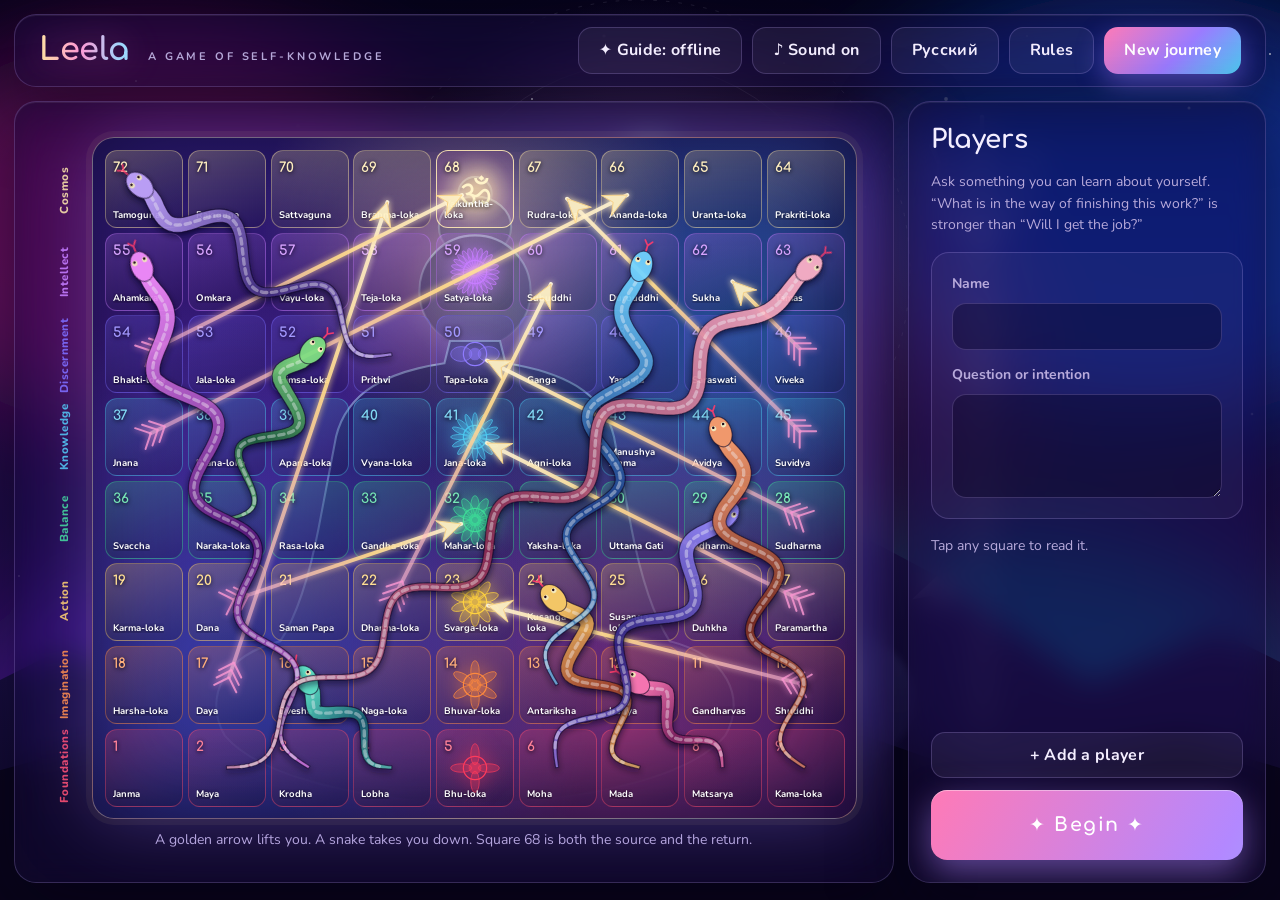
==== commit 6745c45b: "fix: show the game rules before the key steps The rules window opened on the guide setup, ahead of h" ====
--- a/leela/index.html
+++ b/leela/index.html
@@ -8,7 +8,7 @@
   <link rel="preconnect" href="https://fonts.googleapis.com" />
   <link rel="preconnect" href="https://fonts.gstatic.com" crossorigin />
   <link rel="stylesheet" href="https://fonts.googleapis.com/css2?family=Comfortaa:wght@500;700&family=Nunito:wght@400;600;700;800&display=swap&subset=cyrillic" />
-  <link rel="stylesheet" href="board.css?v=10" />
+  <link rel="stylesheet" href="board.css?v=11" />
 </head>
 <body>
   <img class="cosmos" src="assets/kailash-shiva.svg" alt="" aria-hidden="true" />
@@ -42,11 +42,11 @@
     </main>
   </div>
   <dialog id="rules-dialog"></dialog>
-  <script src="content.js?v=10"></script>
-  <script src="details.js?v=10"></script>
-  <script src="journal.js?v=10"></script>
-  <script src="rules.js?v=10"></script>
-  <script src="../guide.js?v=10"></script>
-  <script src="app.js?v=10"></script>
+  <script src="content.js?v=11"></script>
+  <script src="details.js?v=11"></script>
+  <script src="journal.js?v=11"></script>
+  <script src="rules.js?v=11"></script>
+  <script src="../guide.js?v=11"></script>
+  <script src="app.js?v=11"></script>
 </body>
 </html>
